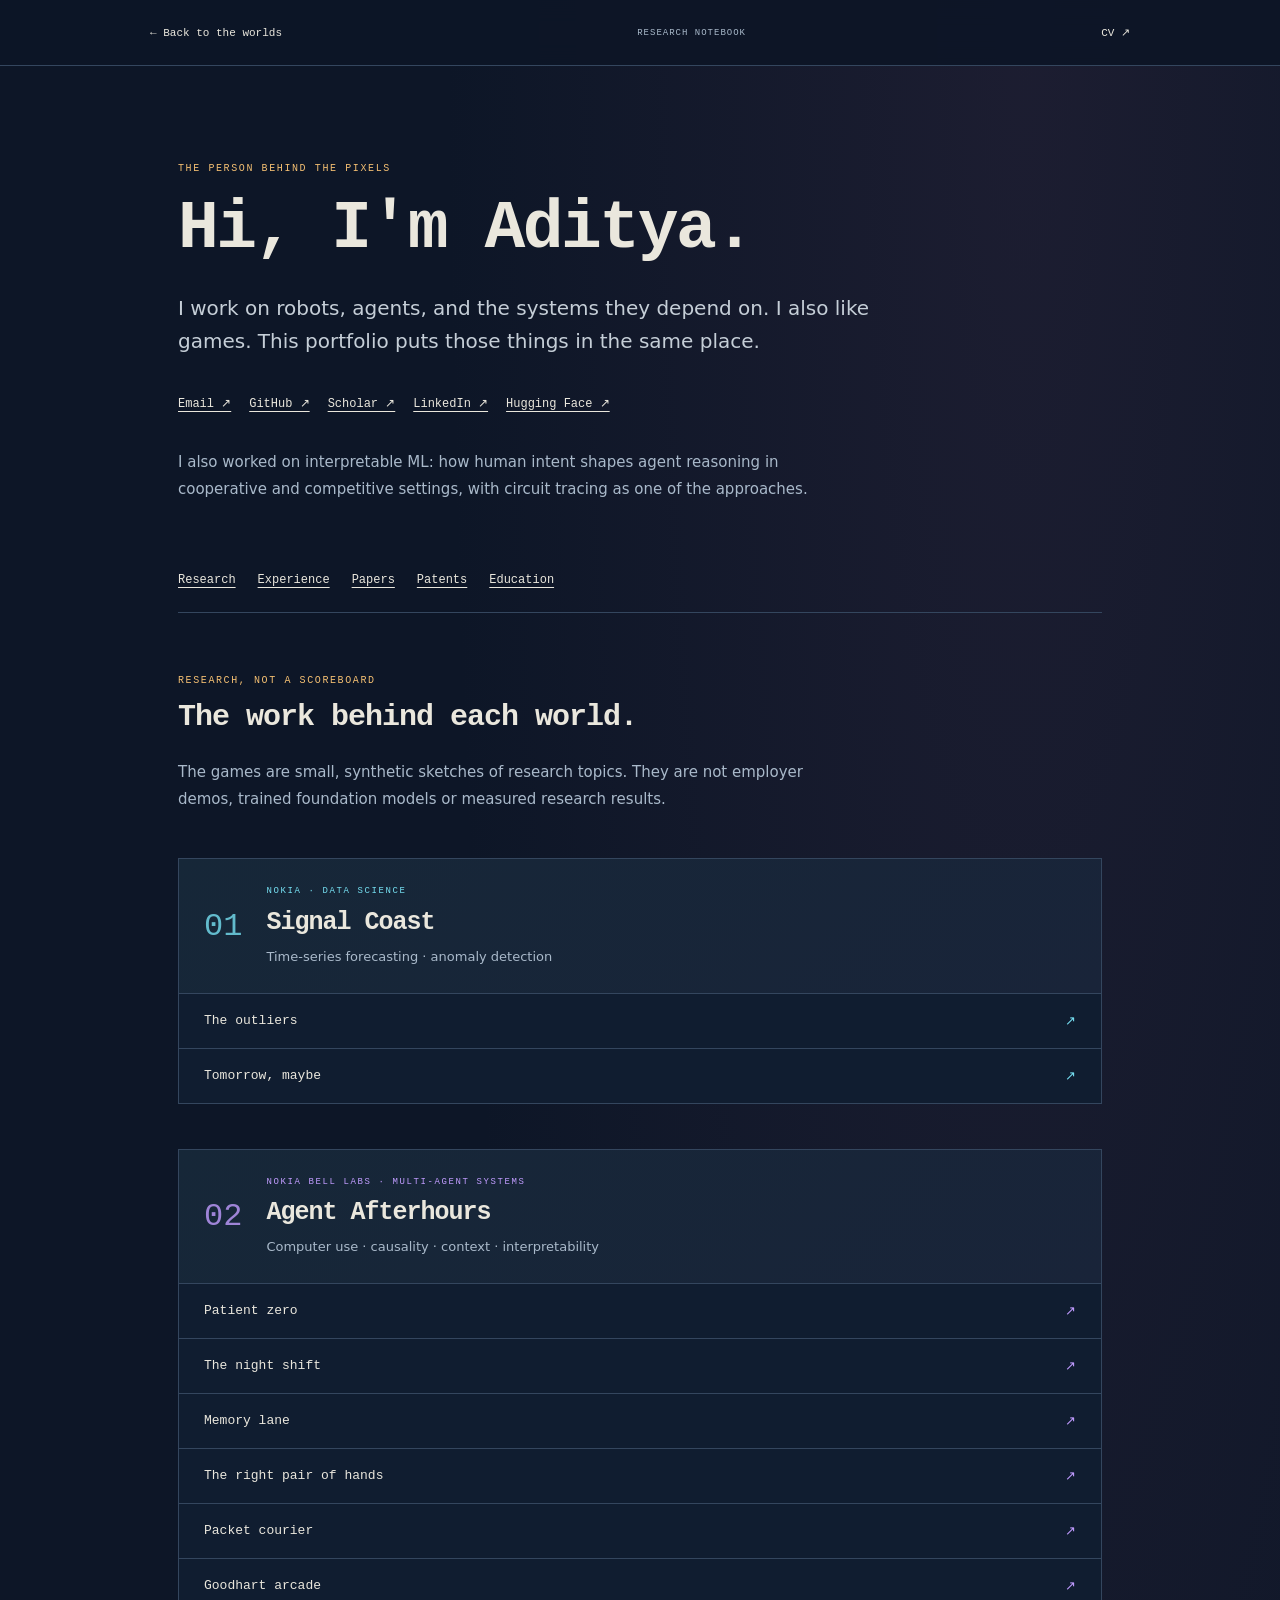
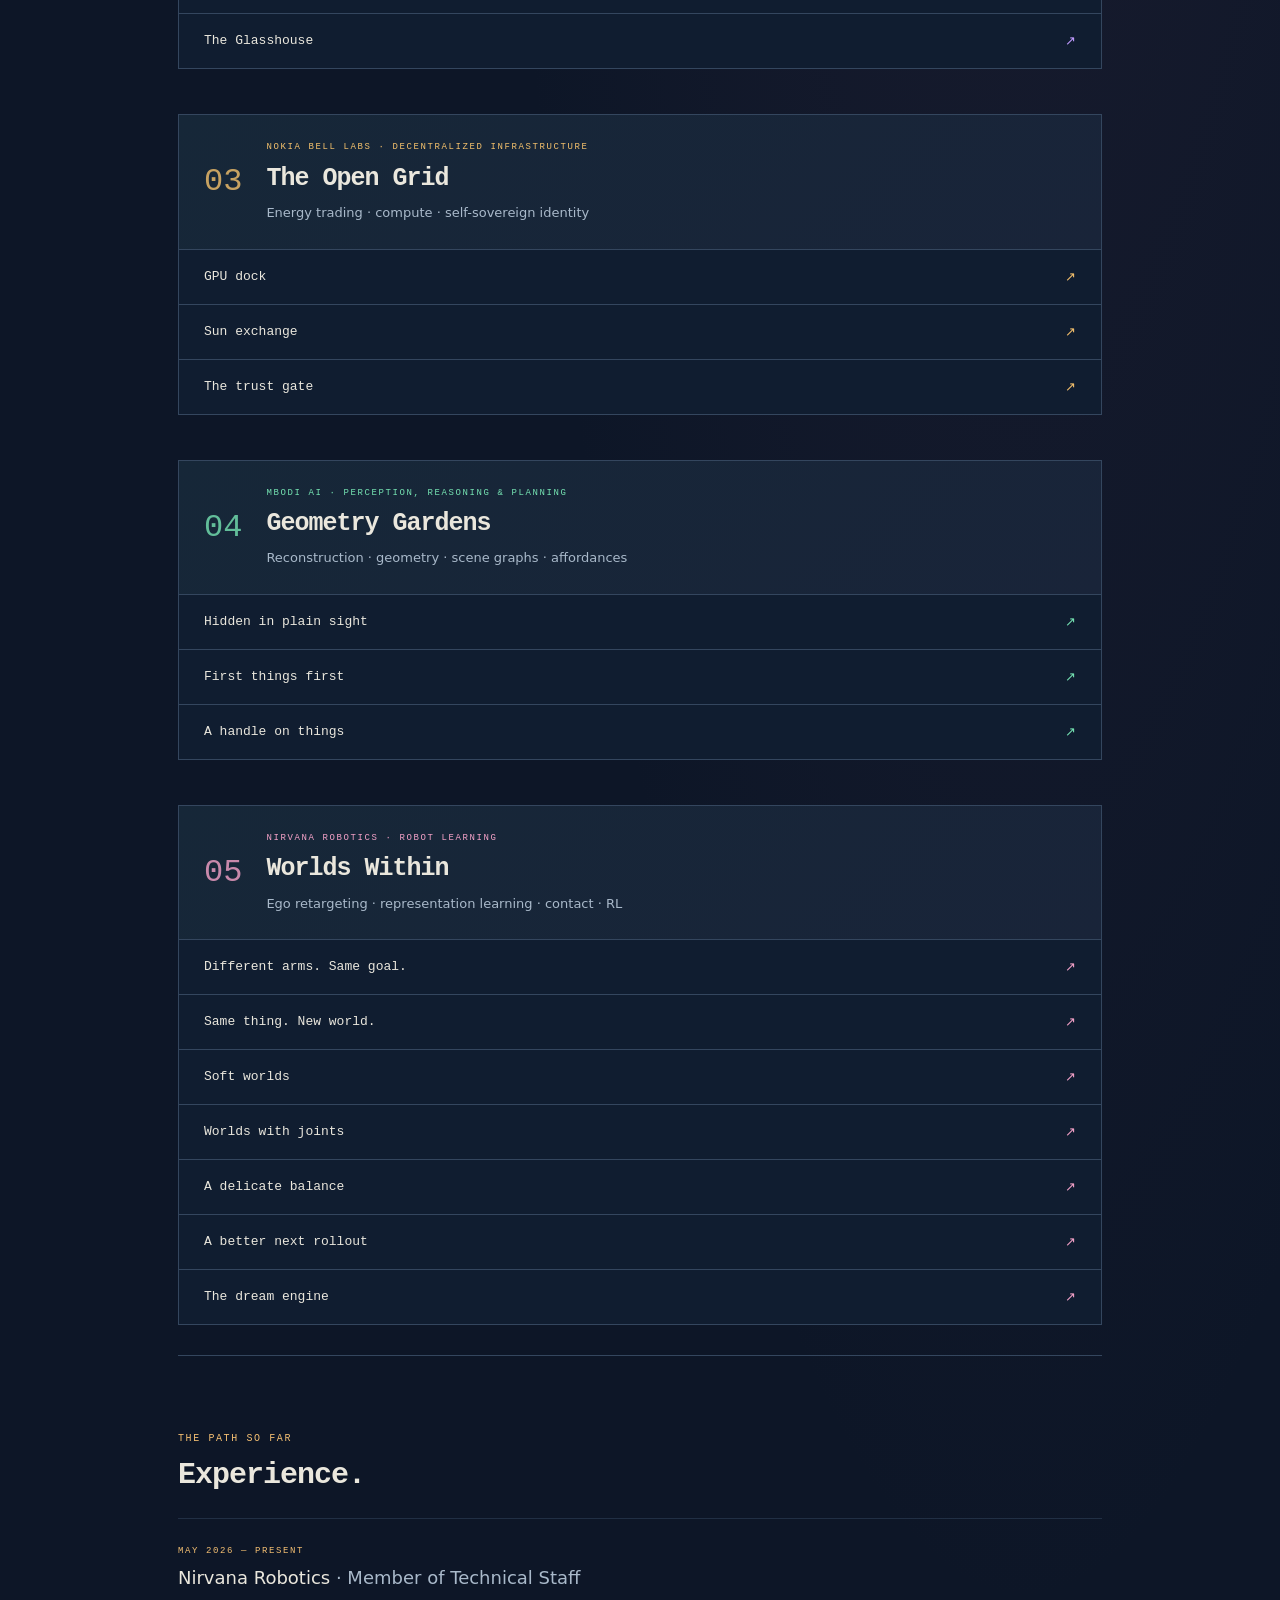
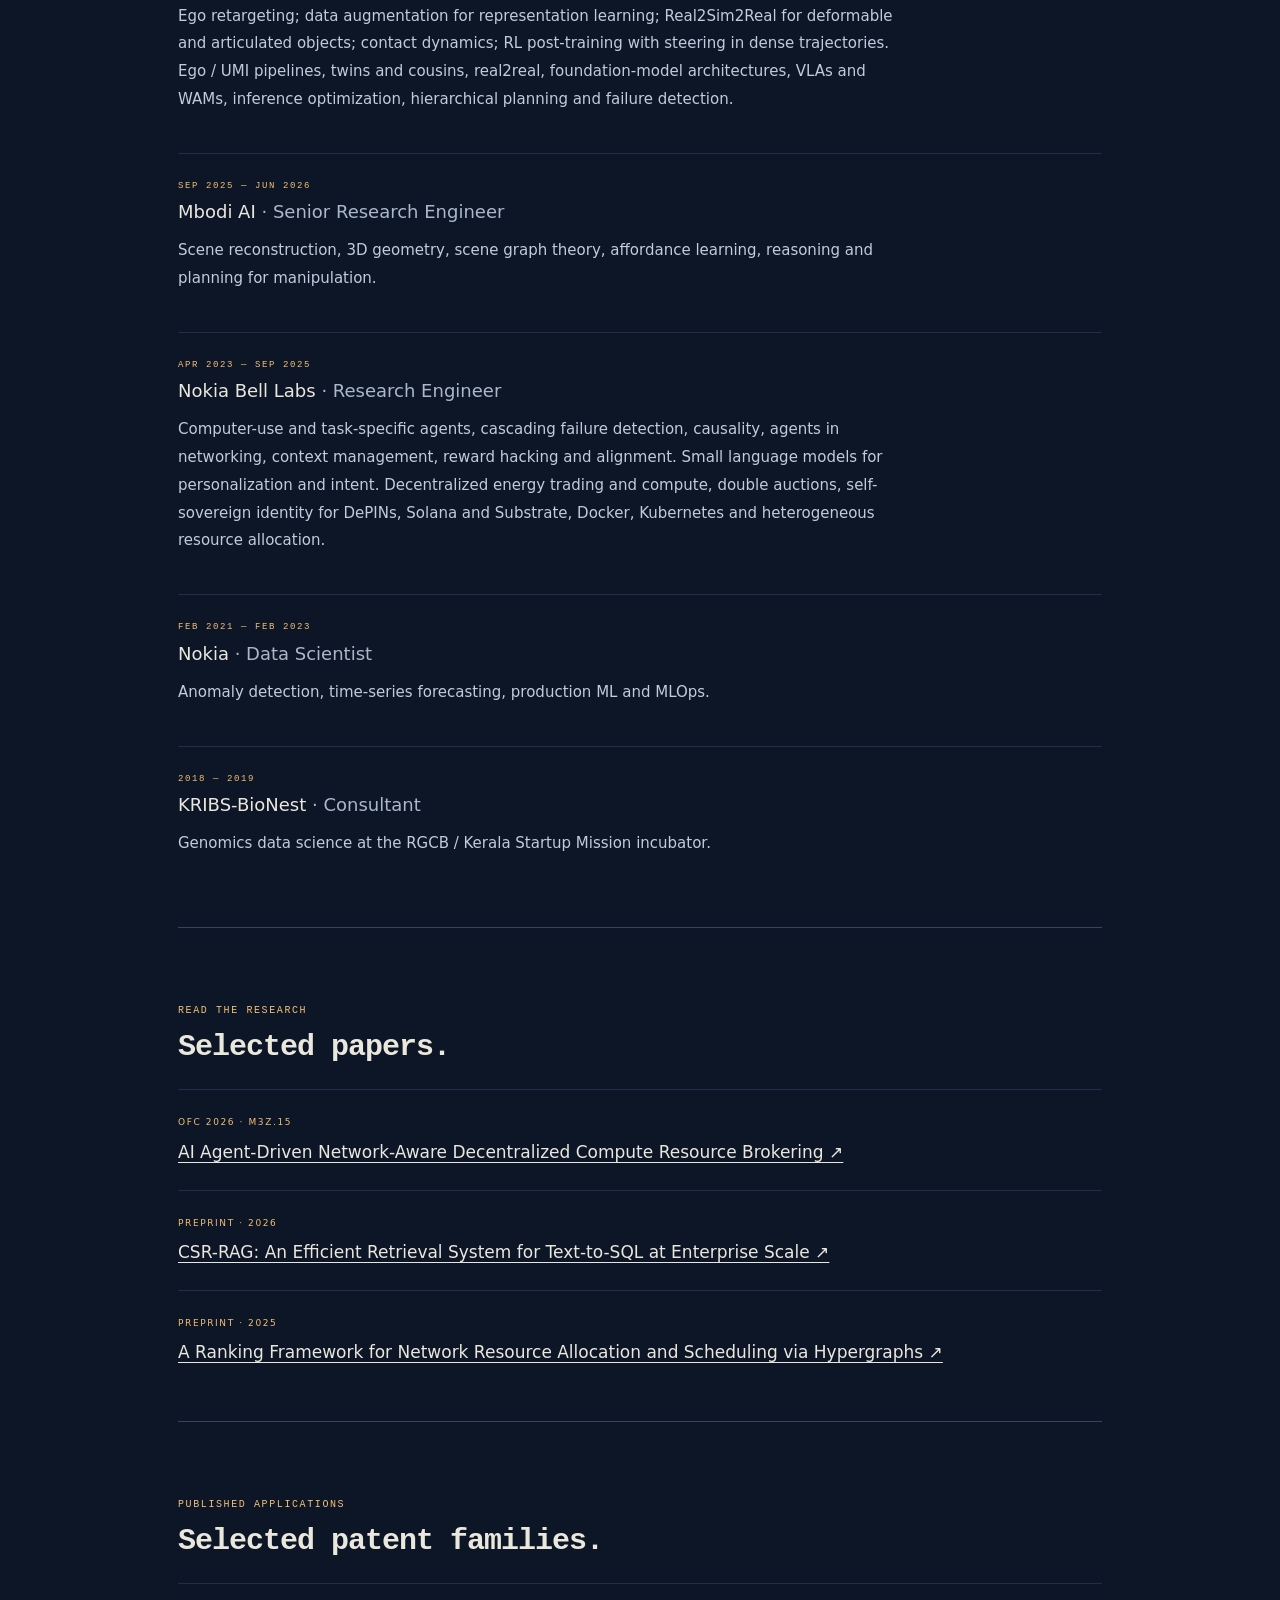
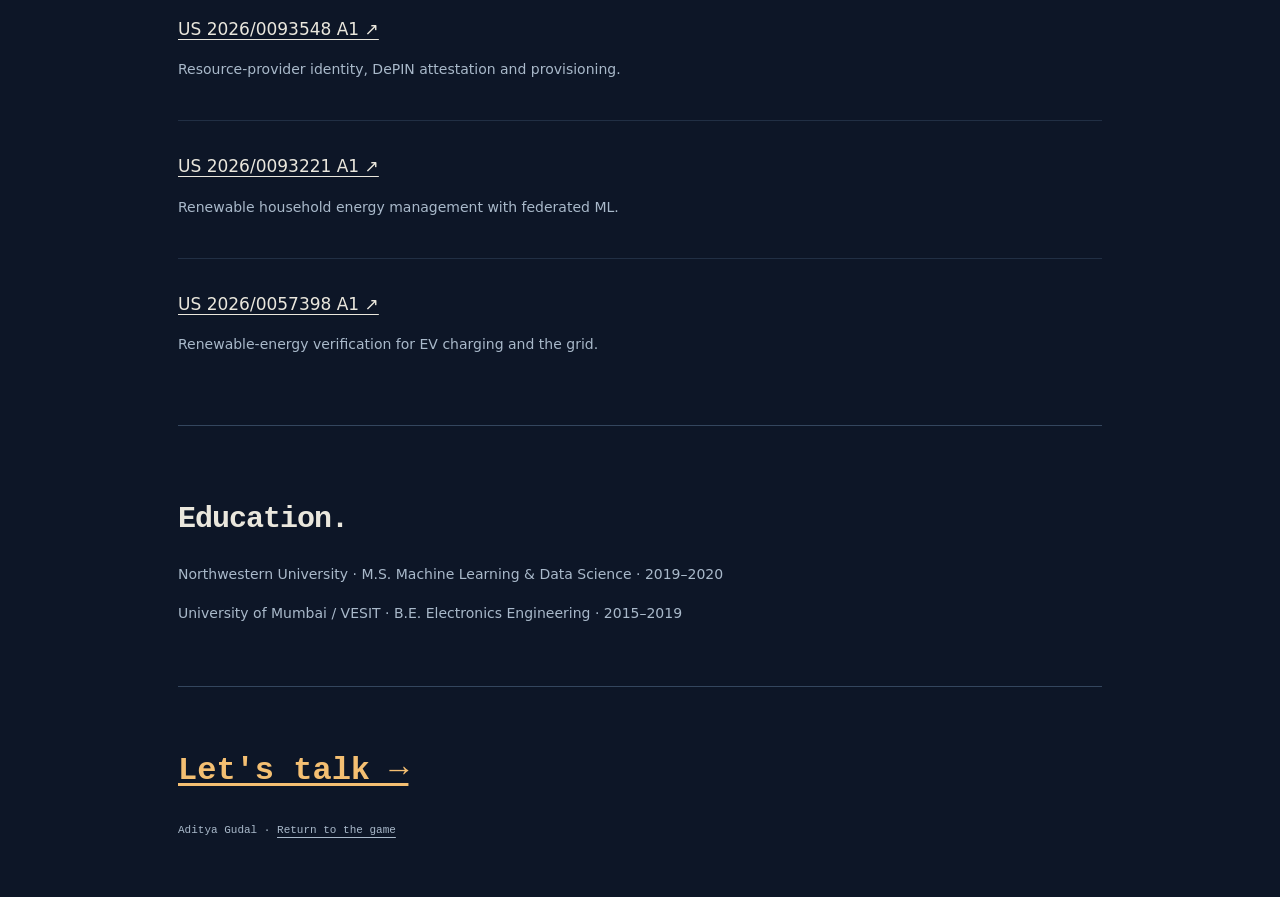
==== notebook.html @ 496db20e "Add Worlds Within Worlds playable research portfolio Replace homepage with Codex-built interactive p" ====
<!doctype html><html lang="en"><head><meta charset="utf-8"><meta name="viewport" content="width=device-width,initial-scale=1"><meta name="theme-color" content="#0d1627"><title>Aditya Gudal — Research notebook</title><meta name="description" content="Aditya Gudal's research: robotics, world models, multi-agent systems and decentralized infrastructure."><link rel="icon" href="assets/favicon.svg"><link rel="stylesheet" href="notebook.css"></head><body><a class="skip" href="#main">Skip to content</a><header class="bar"><a href="index.html">← Back to the worlds</a><span>RESEARCH NOTEBOOK</span><a href="https://aditya9729.github.io/Aditya_Gudal_CV.pdf">CV ↗</a></header><main id="main"><section class="intro"><p class="eyebrow">THE PERSON BEHIND THE PIXELS</p><h1>Hi, I'm Aditya.</h1><p class="lead">I work on robots, agents, and the systems they depend on. I also like games. This portfolio puts those things in the same place.</p><div class="links"><a href="mailto:adityagudal29@gmail.com">Email ↗</a><a href="https://github.com/aditya9729">GitHub ↗</a><a href="https://scholar.google.com/citations?user=bu34FNAAAAAJ">Scholar ↗</a><a href="https://linkedin.com/in/aditya-gudal">LinkedIn ↗</a><a href="https://huggingface.co/aditya9729">Hugging Face ↗</a></div><p class="context">I also worked on interpretable ML: how human intent shapes agent reasoning in cooperative and competitive settings, with circuit tracing as one of the approaches.</p></section><nav class="chapters" aria-label="Notebook chapters"><a href="#research">Research</a><a href="#experience">Experience</a><a href="#papers">Papers</a><a href="#patents">Patents</a><a href="#education">Education</a></nav><section id="research"><p class="eyebrow">RESEARCH, NOT A SCOREBOARD</p><h2>The work behind each world.</h2><p class="context">The games are small, synthetic sketches of research topics. They are not employer demos, trained foundation models or measured research results.</p><section id="signal" class="world-notes" style="--accent:#76e0f2"><header><span class="num">01</span><div><p class="eyebrow">Nokia · data science</p><h2>Signal Coast</h2><p>Time-series forecasting · anomaly detection</p></div></header><details><summary>The outliers<span>↗</span></summary><p>Anomaly detection in time series. This scene uses synthetic readings with three injected spikes; it is not a trained detector.</p><a href="index.html#/signal/anomaly">Play the experiment →</a></details><details><summary>Tomorrow, maybe<span>↗</span></summary><p>Time-series forecasting. Match a continuation to the observed pattern. The uncertainty ribbon is illustrative, not a calibrated forecast.</p><a href="index.html#/signal/forecast">Play the experiment →</a></details></section><section id="agents" class="world-notes" style="--accent:#c19cff"><header><span class="num">02</span><div><p class="eyebrow">Nokia Bell Labs · multi-agent systems</p><h2>Agent Afterhours</h2><p>Computer use · causality · context · interpretability</p></div></header><details><summary>Patient zero<span>↗</span></summary><p>Cascading failure detection and causality in multi-agent systems. A known synthetic dependency graph lets you intervene on upstream context or downstream symptoms. It illustrates intervention, not causal discovery.</p><a href="index.html#/agents/cascade">Play the experiment →</a></details><details><summary>The night shift<span>↗</span></summary><p>Computer-use agents, task-specific agents and context management. Operate a simulated desktop with a planner, a context manager, a network operator and a verifier. No real computers or networks are controlled.</p><a href="index.html#/agents/computer">Play the experiment →</a></details><details><summary>Memory lane<span>↗</span></summary><p>Context management in agents: relevance, freshness and bounded memory across handoffs. Select the two useful records for a synthetic task; the context budget is part of the puzzle.</p><a href="index.html#/agents/context">Play the experiment →</a></details><details><summary>The right pair of hands<span>↗</span></summary><p>Task-specific agents, orchestration and role specialization. Match observation, network routing and verification jobs to the appropriate agents. The specialties are authored for the puzzle.</p><a href="index.html#/agents/tasks">Play the experiment →</a></details><details><summary>Packet courier<span>↗</span></summary><p>Agents in networking, network-aware planning and resource brokering. Route a packet through a small synthetic topology. This is a connectivity puzzle, not a network-performance benchmark.</p><a href="index.html#/agents/network">Play the experiment →</a></details><details><summary>Goodhart arcade<span>↗</span></summary><p>Reward hacking, agent alignment, intent, personalization with small language models, and steering feature vectors in action spaces. The two routes make a proxy/objective mismatch visible; the agents follow scripted incentives.</p><a href="index.html#/agents/reward">Play the experiment →</a></details><details><summary>The Glasshouse<span>↗</span></summary><p>I worked on interpretable ML, studying how human intent shapes the reasoning of intelligent agents in cooperative and competitive settings. Circuit tracing was one of the approaches I explored. In this game, human intent and agent incentives are separate controls. Two energy cells can be split equally, relayed to the faster courier B, or kept by A. The numbers are authored utilities, not probabilities. The circuit is hand-wired: its features, weights and action scores are authored, not extracted from a trained model. Muting the intent features is a controlled intervention in that toy circuit, not real-model circuit tracing. The intact and muted panels hold the scene, incentives and weights fixed. A changed score need not change the selected action. These outcomes do not characterize all cooperative or competitive agents.</p><a href="index.html#/agents/intent">Play the experiment →</a></details></section><section id="depin" class="world-notes" style="--accent:#f4c16c"><header><span class="num">03</span><div><p class="eyebrow">Nokia Bell Labs · decentralized infrastructure</p><h2>The Open Grid</h2><p>Energy trading · compute · self-sovereign identity</p></div></header><details><summary>GPU dock<span>↗</span></summary><p>Decentralized compute, double-auction market design and heterogeneous ML resource allocation. The game is a simplified capacity-and-price matching puzzle, not a complete auction implementation. Related systems work includes Docker, Kubernetes, tokenization, Solana and Substrate.</p><a href="index.html#/depin/compute">Play the experiment →</a></details><details><summary>Sun exchange<span>↗</span></summary><p>Decentralized energy trading, including federated learning and renewable-energy verification. Connect a surplus producer to buyers whose bids meet the ask. Units and prices are fictional; the puzzle conserves energy but does not solve power flow.</p><a href="index.html#/depin/energy">Play the experiment →</a></details><details><summary>The trust gate<span>↗</span></summary><p>Self-sovereign identity for DePINs: provider identity, attestation and provisioning. This toy gate requires a trusted issuer, an unexpired credential and no revocation. It does not perform cryptographic verification.</p><a href="index.html#/depin/identity">Play the experiment →</a></details></section><section id="mbodi" class="world-notes" style="--accent:#75e3b2"><header><span class="num">04</span><div><p class="eyebrow">Mbodi AI · perception, reasoning &amp; planning</p><h2>Geometry Gardens</h2><p>Reconstruction · geometry · scene graphs · affordances</p></div></header><details><summary>Hidden in plain sight<span>↗</span></summary><p>Scene reconstruction and 3D geometry. Combine complementary viewpoints to reveal a synthetic object. The illustration is not a reconstruction algorithm.</p><a href="index.html#/mbodi/reconstruct">Play the experiment →</a></details><details><summary>First things first<span>↗</span></summary><p>Scene graph theory, reasoning and planning. Object relations determine which actions are available; the state and graph update as you act.</p><a href="index.html#/mbodi/graph">Play the experiment →</a></details><details><summary>A handle on things<span>↗</span></summary><p>Affordance learning connects object parts with possible interactions. Select the mug handle, then the drawer handle. These affordances are authored for the toy scene, not learned predictions.</p><a href="index.html#/mbodi/affordance">Play the experiment →</a></details></section><section id="nirvana" class="world-notes" style="--accent:#f5a2c8"><header><span class="num">05</span><div><p class="eyebrow">Nirvana Robotics · robot learning</p><h2>Worlds Within</h2><p>Ego retargeting · representation learning · contact · RL</p></div></header><details><summary>Different arms. Same goal.<span>↗</span></summary><p>Ego retargeting: preserving task and contact information across viewpoint and embodiment changes. Two-link inverse kinematics drives the robot arm here; this is not a human-to-robot retargeting model.</p><a href="index.html#/nirvana/ego">Play the experiment →</a></details><details><summary>Same thing. New world.<span>↗</span></summary><p>Data augmentation for representation learning. Match positive views of the same object despite changes in appearance, viewpoint and background. The embedding plot is an illustration of the desired invariance, not learned embeddings.</p><a href="index.html#/nirvana/augment">Play the experiment →</a></details><details><summary>Soft worlds<span>↗</span></summary><p>Real2Sim2Real for deformable objects. A small Verlet cloth solver makes manipulation tangible. The real / twin / cousin labels are synthetic scene modes, not evidence of physical transfer.</p><a href="index.html#/nirvana/cloth">Play the experiment →</a></details><details><summary>Worlds with joints<span>↗</span></summary><p>Real2Sim2Real for articulated objects. Move a constrained hinge and change its environment. The angular constraint is simulated; no real hardware or reconstruction is involved.</p><a href="index.html#/nirvana/hinge">Play the experiment →</a></details><details><summary>A delicate balance<span>↗</span></summary><p>Contact dynamics for manipulated objects. The toy uses gravity, friction and a crush threshold. It omits most contact mechanics and is not a validated physics model.</p><a href="index.html#/nirvana/contact">Play the experiment →</a></details><details><summary>A better next rollout<span>↗</span></summary><p>Post-training with RL and steering in dense trajectories. This mini-game uses a tiny bandit-style value update over path offsets with collision-based rewards. It is not deep RL or VLA/WAM post-training. Steering, feedback, update and fresh evaluation are separate steps.</p><a href="index.html#/nirvana/steering">Play the experiment →</a></details><details><summary>The dream engine<span>↗</span></summary><p>An interactive nod to world models, foundation-model architectures and planning. A small analytic projectile model makes predictions under an assumed wind; observations reveal model mismatch. This is not a learned world model.</p><a href="index.html#/nirvana/worldmodel">Play the experiment →</a></details></section></section><section id="experience" class="chapter"><p class="eyebrow">THE PATH SO FAR</p><h2>Experience.</h2><article class="role"><p class="eyebrow">May 2026 — present</p><h3>Nirvana Robotics <span>· Member of Technical Staff</span></h3><p>Ego retargeting; data augmentation for representation learning; Real2Sim2Real for deformable and articulated objects; contact dynamics; RL post-training with steering in dense trajectories. Ego / UMI pipelines, twins and cousins, real2real, foundation-model architectures, VLAs and WAMs, inference optimization, hierarchical planning and failure detection.</p></article><article class="role"><p class="eyebrow">Sep 2025 — Jun 2026</p><h3>Mbodi AI <span>· Senior Research Engineer</span></h3><p>Scene reconstruction, 3D geometry, scene graph theory, affordance learning, reasoning and planning for manipulation.</p></article><article class="role"><p class="eyebrow">Apr 2023 — Sep 2025</p><h3>Nokia Bell Labs <span>· Research Engineer</span></h3><p>Computer-use and task-specific agents, cascading failure detection, causality, agents in networking, context management, reward hacking and alignment. Small language models for personalization and intent. Decentralized energy trading and compute, double auctions, self-sovereign identity for DePINs, Solana and Substrate, Docker, Kubernetes and heterogeneous resource allocation.</p></article><article class="role"><p class="eyebrow">Feb 2021 — Feb 2023</p><h3>Nokia <span>· Data Scientist</span></h3><p>Anomaly detection, time-series forecasting, production ML and MLOps.</p></article><article class="role"><p class="eyebrow">2018 — 2019</p><h3>KRIBS-BioNest <span>· Consultant</span></h3><p>Genomics data science at the RGCB / Kerala Startup Mission incubator.</p></article></section><section id="papers" class="chapter"><p class="eyebrow">READ THE RESEARCH</p><h2>Selected papers.</h2><article class="paper"><p class="eyebrow">OFC 2026 · M3Z.15</p><a href="https://doi.org/10.1364/OFC.2026.M3Z.15">AI Agent-Driven Network-Aware Decentralized Compute Resource Brokering ↗</a></article><article class="paper"><p class="eyebrow">Preprint · 2026</p><a href="https://arxiv.org/abs/2601.06564">CSR-RAG: An Efficient Retrieval System for Text-to-SQL at Enterprise Scale ↗</a></article><article class="paper"><p class="eyebrow">Preprint · 2025</p><a href="https://arxiv.org/abs/2506.01571">A Ranking Framework for Network Resource Allocation and Scheduling via Hypergraphs ↗</a></article></section><section id="patents" class="chapter"><p class="eyebrow">PUBLISHED APPLICATIONS</p><h2>Selected patent families.</h2><article class="paper"><a href="https://patents.google.com/patent/US20260093548A1">US 2026/0093548 A1 ↗</a><p>Resource-provider identity, DePIN attestation and provisioning.</p></article><article class="paper"><a href="https://patents.google.com/patent/US20260093221A1">US 2026/0093221 A1 ↗</a><p>Renewable household energy management with federated ML.</p></article><article class="paper"><a href="https://patents.google.com/patent/US20260057398A1">US 2026/0057398 A1 ↗</a><p>Renewable-energy verification for EV charging and the grid.</p></article></section><section id="education" class="chapter"><h2>Education.</h2><p>Northwestern University · M.S. Machine Learning &amp; Data Science · 2019–2020</p><p>University of Mumbai / VESIT · B.E. Electronics Engineering · 2015–2019</p></section><footer><a href="mailto:adityagudal29@gmail.com">Let's talk →</a><p>Aditya Gudal · <a href="index.html">Return to the game</a></p></footer></main></body></html>
---- notebook.css ----
:root{--ink:#eae7dd;--muted:#a9b9ca;--accent:#f4bf72;--line:#34465e;--mono:"Courier New",monospace;--sans:"Trebuchet MS",system-ui,sans-serif;color-scheme:dark}*{box-sizing:border-box}html{scroll-behavior:smooth;scroll-padding-top:95px}body{margin:0;background:#0d1627;color:var(--ink);font-family:var(--sans);background-image:radial-gradient(ellipse at 80% 0,#5136533a,transparent 40%)}a{color:inherit;text-underline-offset:4px}a:focus-visible,summary:focus-visible{outline:3px solid var(--accent);outline-offset:5px}.skip{position:fixed;top:0;padding:10px;background:#14283d;transform:translateY(-150%);z-index:10}.skip:focus{transform:translateY(0)}.bar{position:sticky;top:0;z-index:5;background:#0d1627f0;backdrop-filter:blur(12px);border-bottom:1px solid #34465e;display:flex;justify-content:space-between;align-items:center;padding:17px max(24px,calc((100vw - 980px)/2));font:11px var(--mono);gap:25px}.bar a{padding:9px 0;text-decoration:none}.bar span{color:var(--muted);font-size:9px;letter-spacing:1px}main{max-width:980px;padding:0 28px;margin:auto}.intro{padding:85px 0 55px;max-width:740px}.eyebrow{font:10px/1.6 var(--mono);letter-spacing:1.6px;color:var(--accent);text-transform:uppercase}.intro h1{font:bold clamp(38px,6vw,68px)/1.1 var(--mono);letter-spacing:-2.5px;margin:15px 0 25px}.lead{font:20px/1.65 var(--sans);color:#c5ced7;max-width:36em}.links{display:flex;flex-wrap:wrap;gap:18px;margin:30px 0}.links a{font:12px var(--mono);padding:8px 0}.chapters{display:flex;flex-wrap:wrap;gap:22px;border-bottom:1px solid var(--line);padding:0 0 25px;margin-bottom:60px;font:12px var(--mono)}h2{font:bold 30px/1.25 var(--mono);letter-spacing:-1px;margin:10px 0 23px}.context{font-size:15px;line-height:1.8;color:var(--muted);max-width:670px}.world-notes{margin-top:45px;border:1px solid var(--line);background:#101d30}.world-notes header{display:flex;align-items:center;gap:24px;padding:25px;background:linear-gradient(135deg,#162738,#192439)}.world-notes header h2{font-size:25px;margin:8px 0 9px}.world-notes header p{font-size:13px;color:var(--muted);margin:0;line-height:1.6}.world-notes header .eyebrow{font-size:9px;color:var(--accent)}.num{font:32px var(--mono);color:var(--accent);opacity:.8}.world-notes details{border-top:1px solid var(--line);padding:0 25px}.world-notes summary{cursor:pointer;display:flex;justify-content:space-between;gap:15px;font:13px var(--mono);padding:19px 0;list-style:none;min-height:52px}.world-notes summary::-webkit-details-marker{display:none}.world-notes summary span{color:var(--accent)}.world-notes details[open] summary{color:var(--accent)}.world-notes details p{max-width:750px;font:15px/1.85 var(--sans);color:#bacbda;margin:0 0 15px}.world-notes details a{display:inline-block;font:12px var(--mono);color:var(--accent);margin-bottom:22px}.chapter{padding-top:65px;margin-top:30px;border-top:1px solid var(--line)}.role,.paper{border-top:1px solid #34465e88;padding:24px 0}.role h3{font:18px var(--sans);margin:7px 0}.role h3 span{font-weight:normal;color:var(--muted)}.role p{font-size:15px;line-height:1.85;color:#bfccda;max-width:740px}.role .eyebrow,.paper .eyebrow{color:var(--accent);font-size:9px;margin:0}.paper a{font:17px/1.6 var(--sans);display:inline-block;margin-top:8px}.paper p,#education p{font:14px/1.8 var(--sans);color:var(--muted)}footer{padding:65px 0 50px;border-top:1px solid var(--line);margin-top:60px}footer>a{font:bold 32px var(--mono);color:var(--accent)}footer p{margin-top:35px;font:11px var(--mono);color:var(--muted)}@media(max-width:600px){main{padding:0 19px}.bar{padding:10px 18px;font-size:10px;gap:10px}.bar span{display:none}.intro{padding:50px 0 28px}.intro h1{font-size:40px;letter-spacing:-2px}.lead{font-size:17px}.links{gap:13px}.chapters{gap:17px;font-size:11px;margin-bottom:40px}.world-notes header{padding:19px;gap:16px}.world-notes header h2{font-size:22px}.world-notes header p{font-size:12px}.world-notes details{padding:0 17px}.world-notes summary{font-size:12px;line-height:1.5}.world-notes details p{font-size:14px}.num{font-size:25px}h2{font-size:26px}.role h3{font-size:17px;line-height:1.5}.role h3 span{display:block;font-size:14px}.role p{font-size:14px}.paper a{font-size:16px}}@media(prefers-reduced-motion:reduce){html{scroll-behavior:auto}}
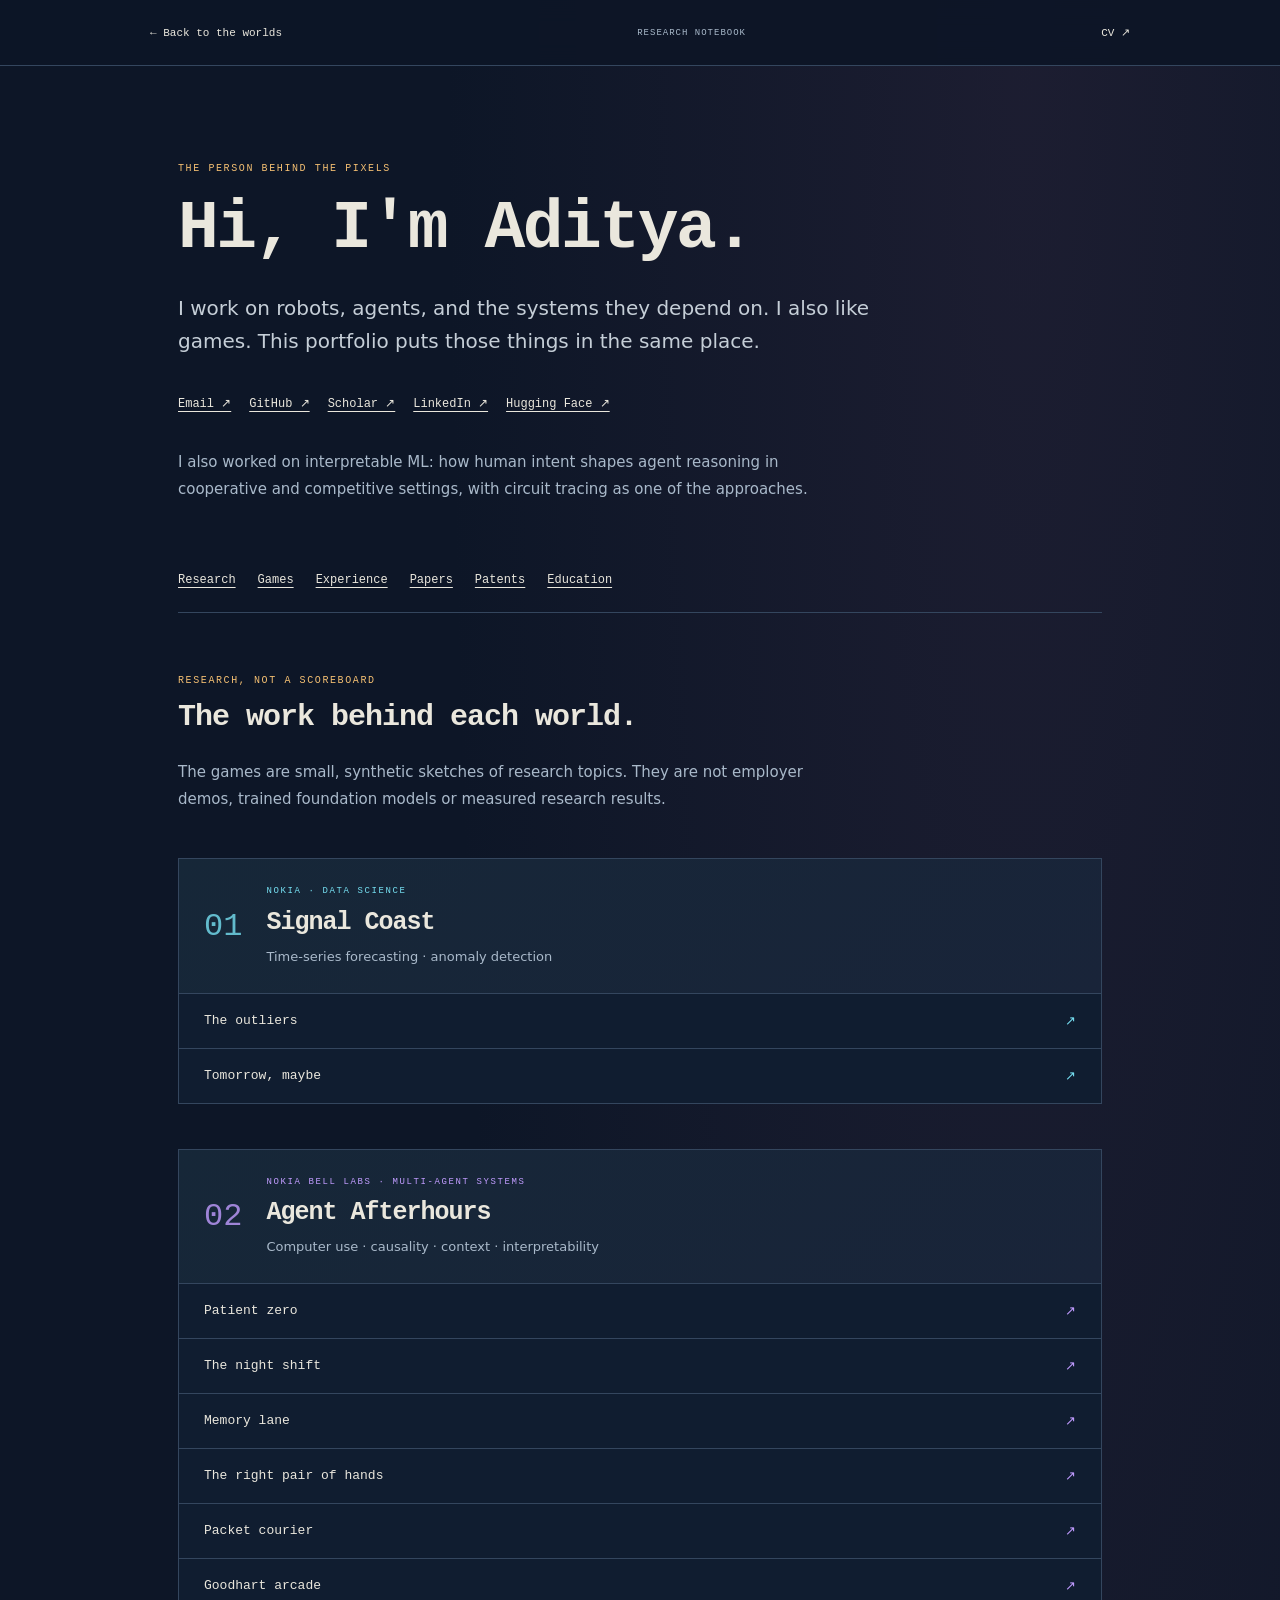
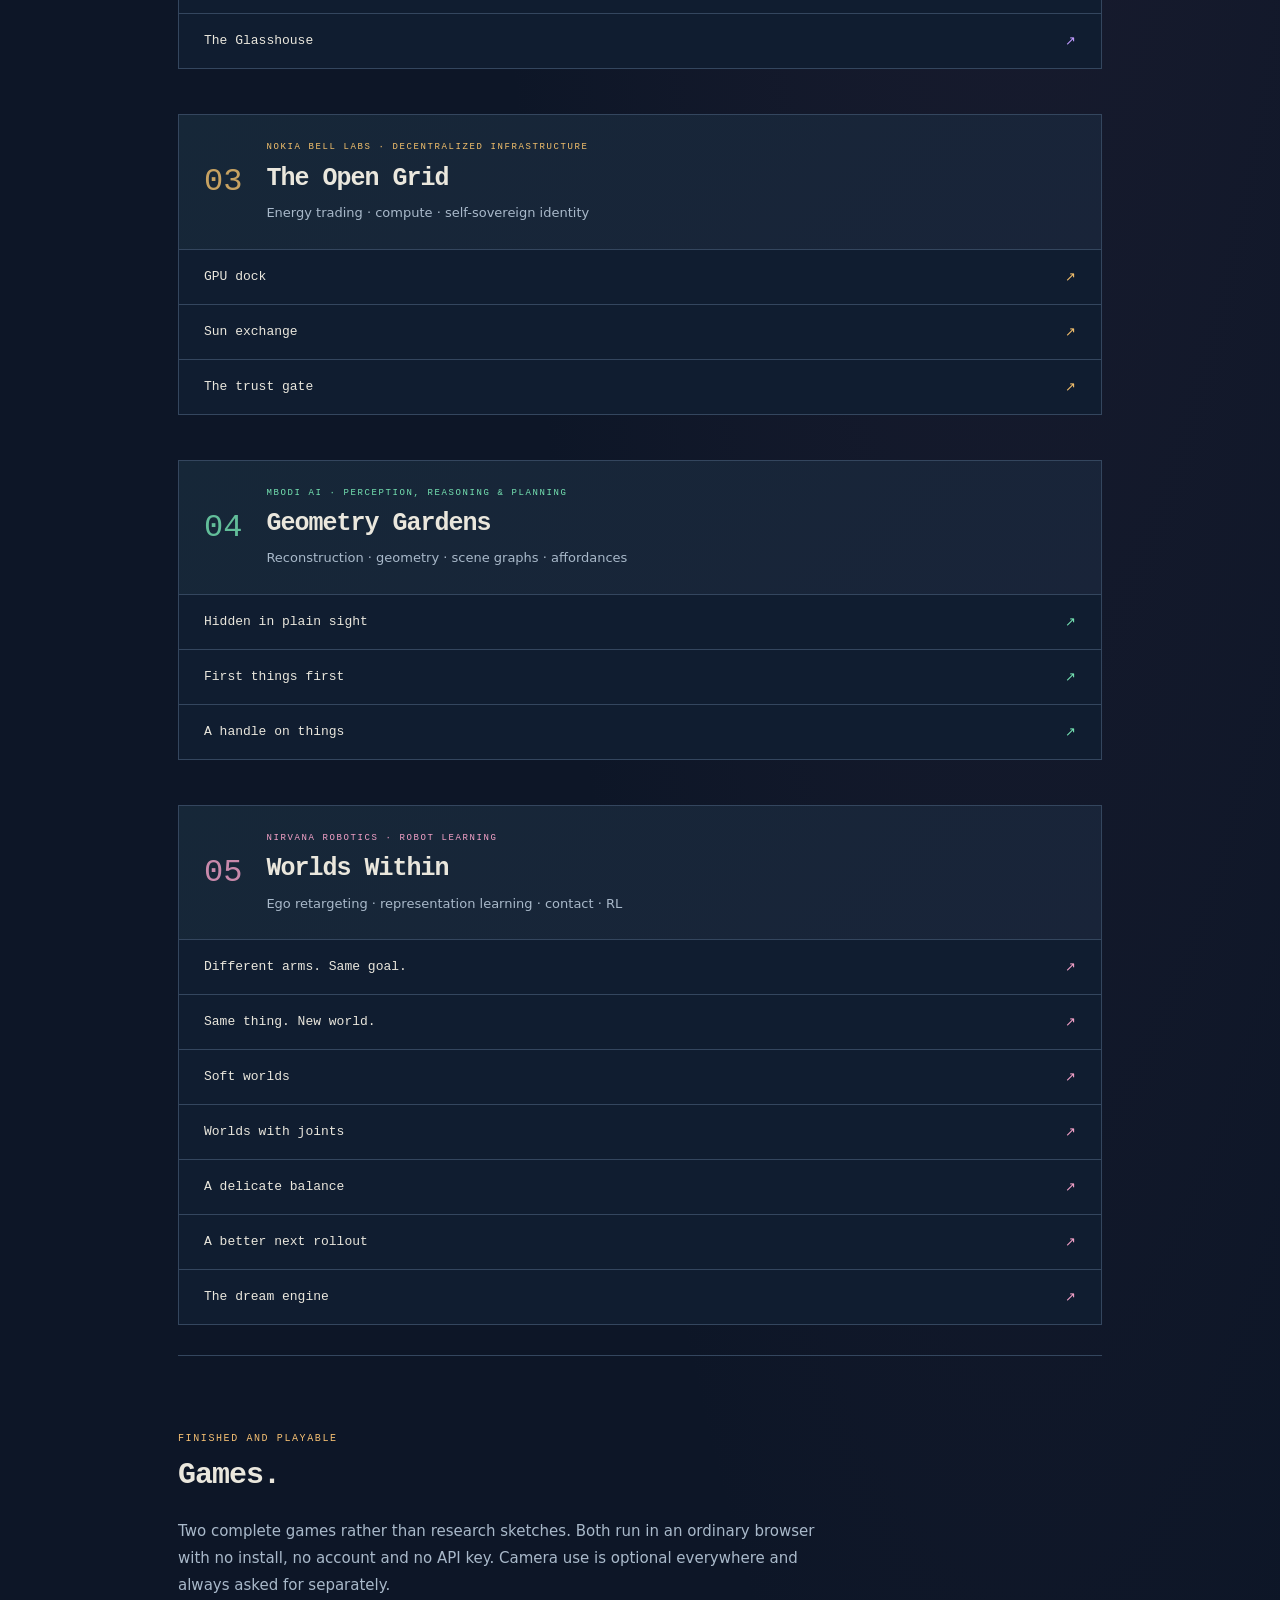
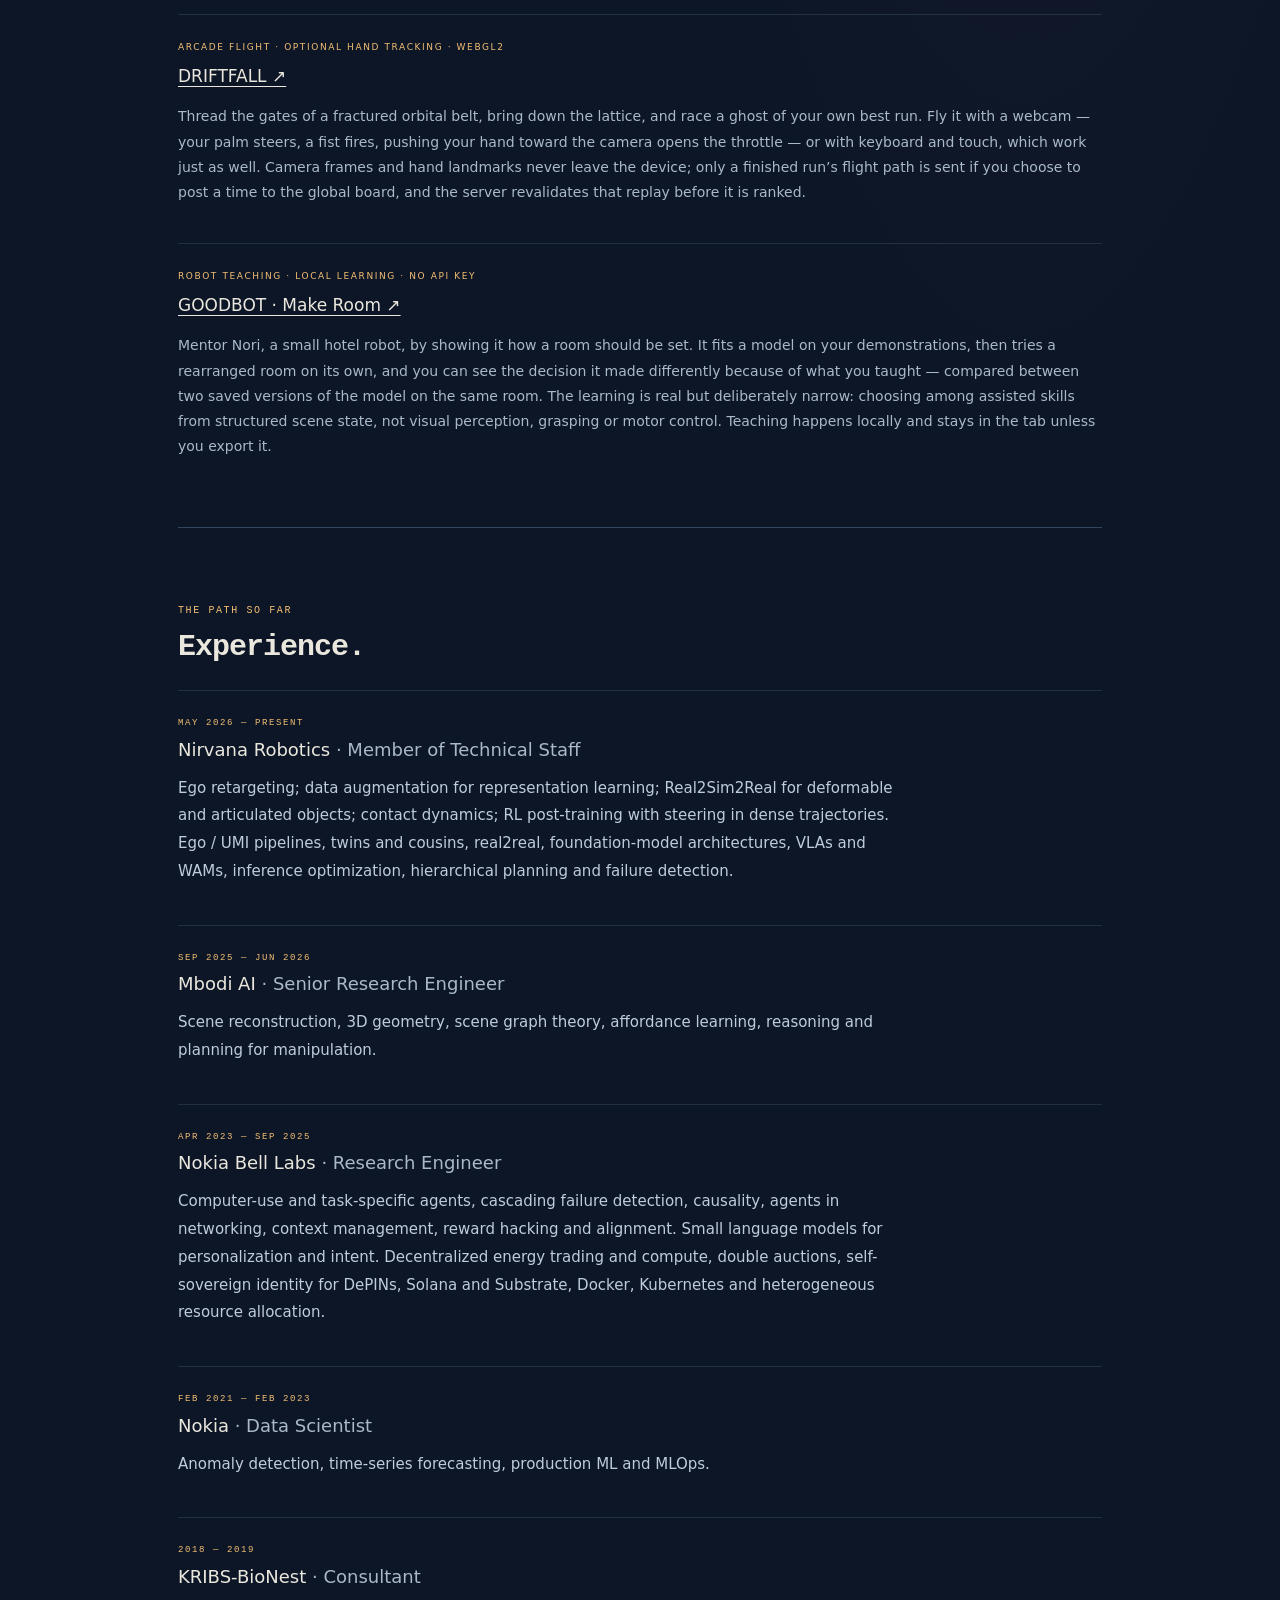
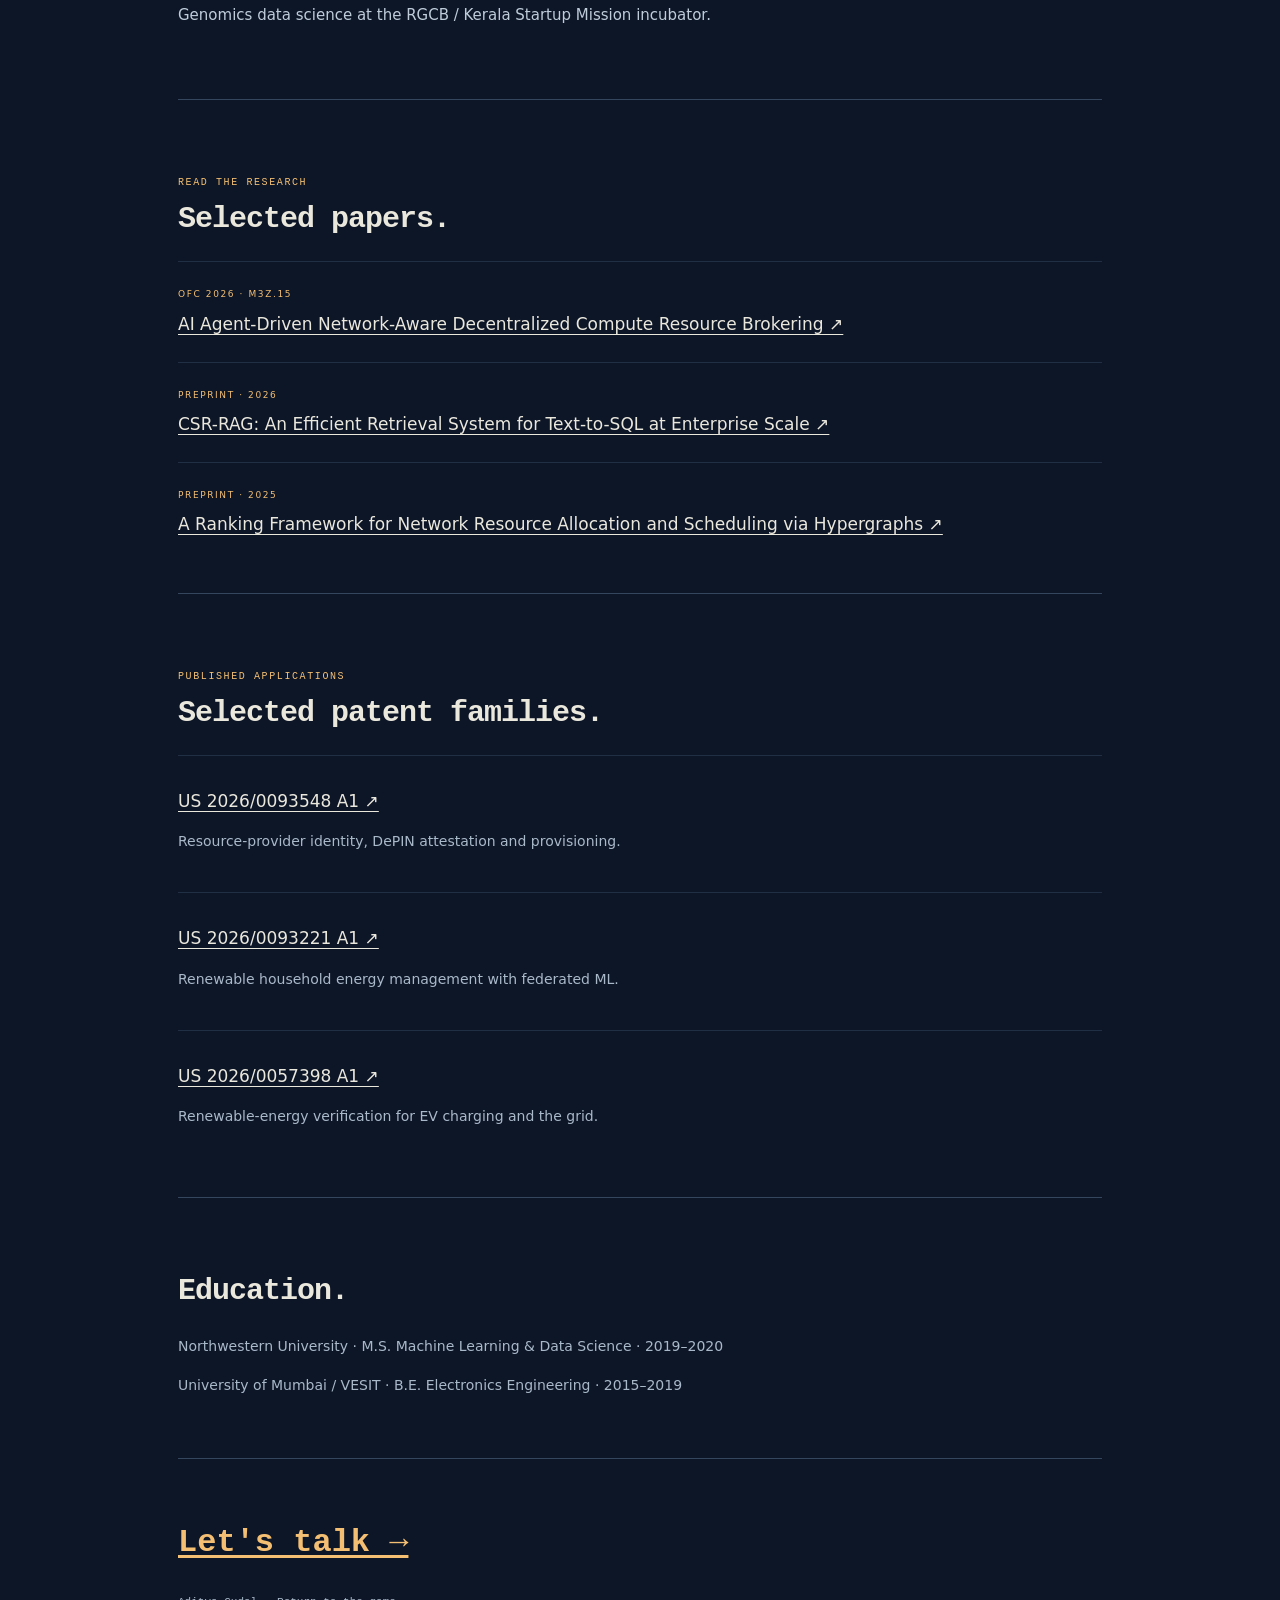
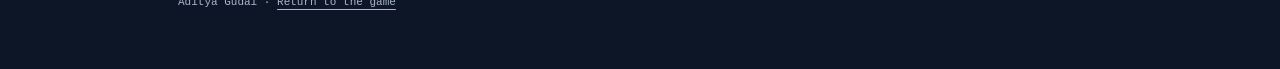
==== commit e042e031: "Move the game links into the notebook as their own chapter The hub strip sat awkwardly against the h" ====
--- a/notebook.html
+++ b/notebook.html
@@ -1 +1 @@
-<!doctype html><html lang="en"><head><meta charset="utf-8"><meta name="viewport" content="width=device-width,initial-scale=1"><meta name="theme-color" content="#0d1627"><title>Aditya Gudal — Research notebook</title><meta name="description" content="Aditya Gudal's research: robotics, world models, multi-agent systems and decentralized infrastructure."><link rel="icon" href="assets/favicon.svg"><link rel="stylesheet" href="notebook.css"></head><body><a class="skip" href="#main">Skip to content</a><header class="bar"><a href="index.html">← Back to the worlds</a><span>RESEARCH NOTEBOOK</span><a href="https://aditya9729.github.io/Aditya_Gudal_CV.pdf">CV ↗</a></header><main id="main"><section class="intro"><p class="eyebrow">THE PERSON BEHIND THE PIXELS</p><h1>Hi, I'm Aditya.</h1><p class="lead">I work on robots, agents, and the systems they depend on. I also like games. This portfolio puts those things in the same place.</p><div class="links"><a href="mailto:adityagudal29@gmail.com">Email ↗</a><a href="https://github.com/aditya9729">GitHub ↗</a><a href="https://scholar.google.com/citations?user=bu34FNAAAAAJ">Scholar ↗</a><a href="https://linkedin.com/in/aditya-gudal">LinkedIn ↗</a><a href="https://huggingface.co/aditya9729">Hugging Face ↗</a></div><p class="context">I also worked on interpretable ML: how human intent shapes agent reasoning in cooperative and competitive settings, with circuit tracing as one of the approaches.</p></section><nav class="chapters" aria-label="Notebook chapters"><a href="#research">Research</a><a href="#experience">Experience</a><a href="#papers">Papers</a><a href="#patents">Patents</a><a href="#education">Education</a></nav><section id="research"><p class="eyebrow">RESEARCH, NOT A SCOREBOARD</p><h2>The work behind each world.</h2><p class="context">The games are small, synthetic sketches of research topics. They are not employer demos, trained foundation models or measured research results.</p><section id="signal" class="world-notes" style="--accent:#76e0f2"><header><span class="num">01</span><div><p class="eyebrow">Nokia · data science</p><h2>Signal Coast</h2><p>Time-series forecasting · anomaly detection</p></div></header><details><summary>The outliers<span>↗</span></summary><p>Anomaly detection in time series. This scene uses synthetic readings with three injected spikes; it is not a trained detector.</p><a href="index.html#/signal/anomaly">Play the experiment →</a></details><details><summary>Tomorrow, maybe<span>↗</span></summary><p>Time-series forecasting. Match a continuation to the observed pattern. The uncertainty ribbon is illustrative, not a calibrated forecast.</p><a href="index.html#/signal/forecast">Play the experiment →</a></details></section><section id="agents" class="world-notes" style="--accent:#c19cff"><header><span class="num">02</span><div><p class="eyebrow">Nokia Bell Labs · multi-agent systems</p><h2>Agent Afterhours</h2><p>Computer use · causality · context · interpretability</p></div></header><details><summary>Patient zero<span>↗</span></summary><p>Cascading failure detection and causality in multi-agent systems. A known synthetic dependency graph lets you intervene on upstream context or downstream symptoms. It illustrates intervention, not causal discovery.</p><a href="index.html#/agents/cascade">Play the experiment →</a></details><details><summary>The night shift<span>↗</span></summary><p>Computer-use agents, task-specific agents and context management. Operate a simulated desktop with a planner, a context manager, a network operator and a verifier. No real computers or networks are controlled.</p><a href="index.html#/agents/computer">Play the experiment →</a></details><details><summary>Memory lane<span>↗</span></summary><p>Context management in agents: relevance, freshness and bounded memory across handoffs. Select the two useful records for a synthetic task; the context budget is part of the puzzle.</p><a href="index.html#/agents/context">Play the experiment →</a></details><details><summary>The right pair of hands<span>↗</span></summary><p>Task-specific agents, orchestration and role specialization. Match observation, network routing and verification jobs to the appropriate agents. The specialties are authored for the puzzle.</p><a href="index.html#/agents/tasks">Play the experiment →</a></details><details><summary>Packet courier<span>↗</span></summary><p>Agents in networking, network-aware planning and resource brokering. Route a packet through a small synthetic topology. This is a connectivity puzzle, not a network-performance benchmark.</p><a href="index.html#/agents/network">Play the experiment →</a></details><details><summary>Goodhart arcade<span>↗</span></summary><p>Reward hacking, agent alignment, intent, personalization with small language models, and steering feature vectors in action spaces. The two routes make a proxy/objective mismatch visible; the agents follow scripted incentives.</p><a href="index.html#/agents/reward">Play the experiment →</a></details><details><summary>The Glasshouse<span>↗</span></summary><p>I worked on interpretable ML, studying how human intent shapes the reasoning of intelligent agents in cooperative and competitive settings. Circuit tracing was one of the approaches I explored. In this game, human intent and agent incentives are separate controls. Two energy cells can be split equally, relayed to the faster courier B, or kept by A. The numbers are authored utilities, not probabilities. The circuit is hand-wired: its features, weights and action scores are authored, not extracted from a trained model. Muting the intent features is a controlled intervention in that toy circuit, not real-model circuit tracing. The intact and muted panels hold the scene, incentives and weights fixed. A changed score need not change the selected action. These outcomes do not characterize all cooperative or competitive agents.</p><a href="index.html#/agents/intent">Play the experiment →</a></details></section><section id="depin" class="world-notes" style="--accent:#f4c16c"><header><span class="num">03</span><div><p class="eyebrow">Nokia Bell Labs · decentralized infrastructure</p><h2>The Open Grid</h2><p>Energy trading · compute · self-sovereign identity</p></div></header><details><summary>GPU dock<span>↗</span></summary><p>Decentralized compute, double-auction market design and heterogeneous ML resource allocation. The game is a simplified capacity-and-price matching puzzle, not a complete auction implementation. Related systems work includes Docker, Kubernetes, tokenization, Solana and Substrate.</p><a href="index.html#/depin/compute">Play the experiment →</a></details><details><summary>Sun exchange<span>↗</span></summary><p>Decentralized energy trading, including federated learning and renewable-energy verification. Connect a surplus producer to buyers whose bids meet the ask. Units and prices are fictional; the puzzle conserves energy but does not solve power flow.</p><a href="index.html#/depin/energy">Play the experiment →</a></details><details><summary>The trust gate<span>↗</span></summary><p>Self-sovereign identity for DePINs: provider identity, attestation and provisioning. This toy gate requires a trusted issuer, an unexpired credential and no revocation. It does not perform cryptographic verification.</p><a href="index.html#/depin/identity">Play the experiment →</a></details></section><section id="mbodi" class="world-notes" style="--accent:#75e3b2"><header><span class="num">04</span><div><p class="eyebrow">Mbodi AI · perception, reasoning &amp; planning</p><h2>Geometry Gardens</h2><p>Reconstruction · geometry · scene graphs · affordances</p></div></header><details><summary>Hidden in plain sight<span>↗</span></summary><p>Scene reconstruction and 3D geometry. Combine complementary viewpoints to reveal a synthetic object. The illustration is not a reconstruction algorithm.</p><a href="index.html#/mbodi/reconstruct">Play the experiment →</a></details><details><summary>First things first<span>↗</span></summary><p>Scene graph theory, reasoning and planning. Object relations determine which actions are available; the state and graph update as you act.</p><a href="index.html#/mbodi/graph">Play the experiment →</a></details><details><summary>A handle on things<span>↗</span></summary><p>Affordance learning connects object parts with possible interactions. Select the mug handle, then the drawer handle. These affordances are authored for the toy scene, not learned predictions.</p><a href="index.html#/mbodi/affordance">Play the experiment →</a></details></section><section id="nirvana" class="world-notes" style="--accent:#f5a2c8"><header><span class="num">05</span><div><p class="eyebrow">Nirvana Robotics · robot learning</p><h2>Worlds Within</h2><p>Ego retargeting · representation learning · contact · RL</p></div></header><details><summary>Different arms. Same goal.<span>↗</span></summary><p>Ego retargeting: preserving task and contact information across viewpoint and embodiment changes. Two-link inverse kinematics drives the robot arm here; this is not a human-to-robot retargeting model.</p><a href="index.html#/nirvana/ego">Play the experiment →</a></details><details><summary>Same thing. New world.<span>↗</span></summary><p>Data augmentation for representation learning. Match positive views of the same object despite changes in appearance, viewpoint and background. The embedding plot is an illustration of the desired invariance, not learned embeddings.</p><a href="index.html#/nirvana/augment">Play the experiment →</a></details><details><summary>Soft worlds<span>↗</span></summary><p>Real2Sim2Real for deformable objects. A small Verlet cloth solver makes manipulation tangible. The real / twin / cousin labels are synthetic scene modes, not evidence of physical transfer.</p><a href="index.html#/nirvana/cloth">Play the experiment →</a></details><details><summary>Worlds with joints<span>↗</span></summary><p>Real2Sim2Real for articulated objects. Move a constrained hinge and change its environment. The angular constraint is simulated; no real hardware or reconstruction is involved.</p><a href="index.html#/nirvana/hinge">Play the experiment →</a></details><details><summary>A delicate balance<span>↗</span></summary><p>Contact dynamics for manipulated objects. The toy uses gravity, friction and a crush threshold. It omits most contact mechanics and is not a validated physics model.</p><a href="index.html#/nirvana/contact">Play the experiment →</a></details><details><summary>A better next rollout<span>↗</span></summary><p>Post-training with RL and steering in dense trajectories. This mini-game uses a tiny bandit-style value update over path offsets with collision-based rewards. It is not deep RL or VLA/WAM post-training. Steering, feedback, update and fresh evaluation are separate steps.</p><a href="index.html#/nirvana/steering">Play the experiment →</a></details><details><summary>The dream engine<span>↗</span></summary><p>An interactive nod to world models, foundation-model architectures and planning. A small analytic projectile model makes predictions under an assumed wind; observations reveal model mismatch. This is not a learned world model.</p><a href="index.html#/nirvana/worldmodel">Play the experiment →</a></details></section></section><section id="experience" class="chapter"><p class="eyebrow">THE PATH SO FAR</p><h2>Experience.</h2><article class="role"><p class="eyebrow">May 2026 — present</p><h3>Nirvana Robotics <span>· Member of Technical Staff</span></h3><p>Ego retargeting; data augmentation for representation learning; Real2Sim2Real for deformable and articulated objects; contact dynamics; RL post-training with steering in dense trajectories. Ego / UMI pipelines, twins and cousins, real2real, foundation-model architectures, VLAs and WAMs, inference optimization, hierarchical planning and failure detection.</p></article><article class="role"><p class="eyebrow">Sep 2025 — Jun 2026</p><h3>Mbodi AI <span>· Senior Research Engineer</span></h3><p>Scene reconstruction, 3D geometry, scene graph theory, affordance learning, reasoning and planning for manipulation.</p></article><article class="role"><p class="eyebrow">Apr 2023 — Sep 2025</p><h3>Nokia Bell Labs <span>· Research Engineer</span></h3><p>Computer-use and task-specific agents, cascading failure detection, causality, agents in networking, context management, reward hacking and alignment. Small language models for personalization and intent. Decentralized energy trading and compute, double auctions, self-sovereign identity for DePINs, Solana and Substrate, Docker, Kubernetes and heterogeneous resource allocation.</p></article><article class="role"><p class="eyebrow">Feb 2021 — Feb 2023</p><h3>Nokia <span>· Data Scientist</span></h3><p>Anomaly detection, time-series forecasting, production ML and MLOps.</p></article><article class="role"><p class="eyebrow">2018 — 2019</p><h3>KRIBS-BioNest <span>· Consultant</span></h3><p>Genomics data science at the RGCB / Kerala Startup Mission incubator.</p></article></section><section id="papers" class="chapter"><p class="eyebrow">READ THE RESEARCH</p><h2>Selected papers.</h2><article class="paper"><p class="eyebrow">OFC 2026 · M3Z.15</p><a href="https://doi.org/10.1364/OFC.2026.M3Z.15">AI Agent-Driven Network-Aware Decentralized Compute Resource Brokering ↗</a></article><article class="paper"><p class="eyebrow">Preprint · 2026</p><a href="https://arxiv.org/abs/2601.06564">CSR-RAG: An Efficient Retrieval System for Text-to-SQL at Enterprise Scale ↗</a></article><article class="paper"><p class="eyebrow">Preprint · 2025</p><a href="https://arxiv.org/abs/2506.01571">A Ranking Framework for Network Resource Allocation and Scheduling via Hypergraphs ↗</a></article></section><section id="patents" class="chapter"><p class="eyebrow">PUBLISHED APPLICATIONS</p><h2>Selected patent families.</h2><article class="paper"><a href="https://patents.google.com/patent/US20260093548A1">US 2026/0093548 A1 ↗</a><p>Resource-provider identity, DePIN attestation and provisioning.</p></article><article class="paper"><a href="https://patents.google.com/patent/US20260093221A1">US 2026/0093221 A1 ↗</a><p>Renewable household energy management with federated ML.</p></article><article class="paper"><a href="https://patents.google.com/patent/US20260057398A1">US 2026/0057398 A1 ↗</a><p>Renewable-energy verification for EV charging and the grid.</p></article></section><section id="education" class="chapter"><h2>Education.</h2><p>Northwestern University · M.S. Machine Learning &amp; Data Science · 2019–2020</p><p>University of Mumbai / VESIT · B.E. Electronics Engineering · 2015–2019</p></section><footer><a href="mailto:adityagudal29@gmail.com">Let's talk →</a><p>Aditya Gudal · <a href="index.html">Return to the game</a></p></footer></main></body></html>+<!doctype html><html lang="en"><head><meta charset="utf-8"><meta name="viewport" content="width=device-width,initial-scale=1"><meta name="theme-color" content="#0d1627"><title>Aditya Gudal — Research notebook</title><meta name="description" content="Aditya Gudal's research: robotics, world models, multi-agent systems and decentralized infrastructure."><link rel="icon" href="assets/favicon.svg"><link rel="stylesheet" href="notebook.css"></head><body><a class="skip" href="#main">Skip to content</a><header class="bar"><a href="index.html">← Back to the worlds</a><span>RESEARCH NOTEBOOK</span><a href="https://aditya9729.github.io/Aditya_Gudal_CV.pdf">CV ↗</a></header><main id="main"><section class="intro"><p class="eyebrow">THE PERSON BEHIND THE PIXELS</p><h1>Hi, I'm Aditya.</h1><p class="lead">I work on robots, agents, and the systems they depend on. I also like games. This portfolio puts those things in the same place.</p><div class="links"><a href="mailto:adityagudal29@gmail.com">Email ↗</a><a href="https://github.com/aditya9729">GitHub ↗</a><a href="https://scholar.google.com/citations?user=bu34FNAAAAAJ">Scholar ↗</a><a href="https://linkedin.com/in/aditya-gudal">LinkedIn ↗</a><a href="https://huggingface.co/aditya9729">Hugging Face ↗</a></div><p class="context">I also worked on interpretable ML: how human intent shapes agent reasoning in cooperative and competitive settings, with circuit tracing as one of the approaches.</p></section><nav class="chapters" aria-label="Notebook chapters"><a href="#research">Research</a><a href="#games">Games</a><a href="#experience">Experience</a><a href="#papers">Papers</a><a href="#patents">Patents</a><a href="#education">Education</a></nav><section id="research"><p class="eyebrow">RESEARCH, NOT A SCOREBOARD</p><h2>The work behind each world.</h2><p class="context">The games are small, synthetic sketches of research topics. They are not employer demos, trained foundation models or measured research results.</p><section id="signal" class="world-notes" style="--accent:#76e0f2"><header><span class="num">01</span><div><p class="eyebrow">Nokia · data science</p><h2>Signal Coast</h2><p>Time-series forecasting · anomaly detection</p></div></header><details><summary>The outliers<span>↗</span></summary><p>Anomaly detection in time series. This scene uses synthetic readings with three injected spikes; it is not a trained detector.</p><a href="index.html#/signal/anomaly">Play the experiment →</a></details><details><summary>Tomorrow, maybe<span>↗</span></summary><p>Time-series forecasting. Match a continuation to the observed pattern. The uncertainty ribbon is illustrative, not a calibrated forecast.</p><a href="index.html#/signal/forecast">Play the experiment →</a></details></section><section id="agents" class="world-notes" style="--accent:#c19cff"><header><span class="num">02</span><div><p class="eyebrow">Nokia Bell Labs · multi-agent systems</p><h2>Agent Afterhours</h2><p>Computer use · causality · context · interpretability</p></div></header><details><summary>Patient zero<span>↗</span></summary><p>Cascading failure detection and causality in multi-agent systems. A known synthetic dependency graph lets you intervene on upstream context or downstream symptoms. It illustrates intervention, not causal discovery.</p><a href="index.html#/agents/cascade">Play the experiment →</a></details><details><summary>The night shift<span>↗</span></summary><p>Computer-use agents, task-specific agents and context management. Operate a simulated desktop with a planner, a context manager, a network operator and a verifier. No real computers or networks are controlled.</p><a href="index.html#/agents/computer">Play the experiment →</a></details><details><summary>Memory lane<span>↗</span></summary><p>Context management in agents: relevance, freshness and bounded memory across handoffs. Select the two useful records for a synthetic task; the context budget is part of the puzzle.</p><a href="index.html#/agents/context">Play the experiment →</a></details><details><summary>The right pair of hands<span>↗</span></summary><p>Task-specific agents, orchestration and role specialization. Match observation, network routing and verification jobs to the appropriate agents. The specialties are authored for the puzzle.</p><a href="index.html#/agents/tasks">Play the experiment →</a></details><details><summary>Packet courier<span>↗</span></summary><p>Agents in networking, network-aware planning and resource brokering. Route a packet through a small synthetic topology. This is a connectivity puzzle, not a network-performance benchmark.</p><a href="index.html#/agents/network">Play the experiment →</a></details><details><summary>Goodhart arcade<span>↗</span></summary><p>Reward hacking, agent alignment, intent, personalization with small language models, and steering feature vectors in action spaces. The two routes make a proxy/objective mismatch visible; the agents follow scripted incentives.</p><a href="index.html#/agents/reward">Play the experiment →</a></details><details><summary>The Glasshouse<span>↗</span></summary><p>I worked on interpretable ML, studying how human intent shapes the reasoning of intelligent agents in cooperative and competitive settings. Circuit tracing was one of the approaches I explored. In this game, human intent and agent incentives are separate controls. Two energy cells can be split equally, relayed to the faster courier B, or kept by A. The numbers are authored utilities, not probabilities. The circuit is hand-wired: its features, weights and action scores are authored, not extracted from a trained model. Muting the intent features is a controlled intervention in that toy circuit, not real-model circuit tracing. The intact and muted panels hold the scene, incentives and weights fixed. A changed score need not change the selected action. These outcomes do not characterize all cooperative or competitive agents.</p><a href="index.html#/agents/intent">Play the experiment →</a></details></section><section id="depin" class="world-notes" style="--accent:#f4c16c"><header><span class="num">03</span><div><p class="eyebrow">Nokia Bell Labs · decentralized infrastructure</p><h2>The Open Grid</h2><p>Energy trading · compute · self-sovereign identity</p></div></header><details><summary>GPU dock<span>↗</span></summary><p>Decentralized compute, double-auction market design and heterogeneous ML resource allocation. The game is a simplified capacity-and-price matching puzzle, not a complete auction implementation. Related systems work includes Docker, Kubernetes, tokenization, Solana and Substrate.</p><a href="index.html#/depin/compute">Play the experiment →</a></details><details><summary>Sun exchange<span>↗</span></summary><p>Decentralized energy trading, including federated learning and renewable-energy verification. Connect a surplus producer to buyers whose bids meet the ask. Units and prices are fictional; the puzzle conserves energy but does not solve power flow.</p><a href="index.html#/depin/energy">Play the experiment →</a></details><details><summary>The trust gate<span>↗</span></summary><p>Self-sovereign identity for DePINs: provider identity, attestation and provisioning. This toy gate requires a trusted issuer, an unexpired credential and no revocation. It does not perform cryptographic verification.</p><a href="index.html#/depin/identity">Play the experiment →</a></details></section><section id="mbodi" class="world-notes" style="--accent:#75e3b2"><header><span class="num">04</span><div><p class="eyebrow">Mbodi AI · perception, reasoning &amp; planning</p><h2>Geometry Gardens</h2><p>Reconstruction · geometry · scene graphs · affordances</p></div></header><details><summary>Hidden in plain sight<span>↗</span></summary><p>Scene reconstruction and 3D geometry. Combine complementary viewpoints to reveal a synthetic object. The illustration is not a reconstruction algorithm.</p><a href="index.html#/mbodi/reconstruct">Play the experiment →</a></details><details><summary>First things first<span>↗</span></summary><p>Scene graph theory, reasoning and planning. Object relations determine which actions are available; the state and graph update as you act.</p><a href="index.html#/mbodi/graph">Play the experiment →</a></details><details><summary>A handle on things<span>↗</span></summary><p>Affordance learning connects object parts with possible interactions. Select the mug handle, then the drawer handle. These affordances are authored for the toy scene, not learned predictions.</p><a href="index.html#/mbodi/affordance">Play the experiment →</a></details></section><section id="nirvana" class="world-notes" style="--accent:#f5a2c8"><header><span class="num">05</span><div><p class="eyebrow">Nirvana Robotics · robot learning</p><h2>Worlds Within</h2><p>Ego retargeting · representation learning · contact · RL</p></div></header><details><summary>Different arms. Same goal.<span>↗</span></summary><p>Ego retargeting: preserving task and contact information across viewpoint and embodiment changes. Two-link inverse kinematics drives the robot arm here; this is not a human-to-robot retargeting model.</p><a href="index.html#/nirvana/ego">Play the experiment →</a></details><details><summary>Same thing. New world.<span>↗</span></summary><p>Data augmentation for representation learning. Match positive views of the same object despite changes in appearance, viewpoint and background. The embedding plot is an illustration of the desired invariance, not learned embeddings.</p><a href="index.html#/nirvana/augment">Play the experiment →</a></details><details><summary>Soft worlds<span>↗</span></summary><p>Real2Sim2Real for deformable objects. A small Verlet cloth solver makes manipulation tangible. The real / twin / cousin labels are synthetic scene modes, not evidence of physical transfer.</p><a href="index.html#/nirvana/cloth">Play the experiment →</a></details><details><summary>Worlds with joints<span>↗</span></summary><p>Real2Sim2Real for articulated objects. Move a constrained hinge and change its environment. The angular constraint is simulated; no real hardware or reconstruction is involved.</p><a href="index.html#/nirvana/hinge">Play the experiment →</a></details><details><summary>A delicate balance<span>↗</span></summary><p>Contact dynamics for manipulated objects. The toy uses gravity, friction and a crush threshold. It omits most contact mechanics and is not a validated physics model.</p><a href="index.html#/nirvana/contact">Play the experiment →</a></details><details><summary>A better next rollout<span>↗</span></summary><p>Post-training with RL and steering in dense trajectories. This mini-game uses a tiny bandit-style value update over path offsets with collision-based rewards. It is not deep RL or VLA/WAM post-training. Steering, feedback, update and fresh evaluation are separate steps.</p><a href="index.html#/nirvana/steering">Play the experiment →</a></details><details><summary>The dream engine<span>↗</span></summary><p>An interactive nod to world models, foundation-model architectures and planning. A small analytic projectile model makes predictions under an assumed wind; observations reveal model mismatch. This is not a learned world model.</p><a href="index.html#/nirvana/worldmodel">Play the experiment →</a></details></section></section><section id="games" class="chapter"><p class="eyebrow">FINISHED AND PLAYABLE</p><h2>Games.</h2><p class="context">Two complete games rather than research sketches. Both run in an ordinary browser with no install, no account and no API key. Camera use is optional everywhere and always asked for separately.</p><article class="paper"><p class="eyebrow">Arcade flight · optional hand tracking · WebGL2</p><a href="https://driftfall.world">DRIFTFALL ↗</a><p>Thread the gates of a fractured orbital belt, bring down the lattice, and race a ghost of your own best run. Fly it with a webcam — your palm steers, a fist fires, pushing your hand toward the camera opens the throttle — or with keyboard and touch, which work just as well. Camera frames and hand landmarks never leave the device; only a finished run’s flight path is sent if you choose to post a time to the global board, and the server revalidates that replay before it is ranked.</p></article><article class="paper"><p class="eyebrow">Robot teaching · local learning · no API key</p><a href="https://aditya9729.github.io/goodbot/">GOODBOT · Make Room ↗</a><p>Mentor Nori, a small hotel robot, by showing it how a room should be set. It fits a model on your demonstrations, then tries a rearranged room on its own, and you can see the decision it made differently because of what you taught — compared between two saved versions of the model on the same room. The learning is real but deliberately narrow: choosing among assisted skills from structured scene state, not visual perception, grasping or motor control. Teaching happens locally and stays in the tab unless you export it.</p></article></section><section id="experience" class="chapter"><p class="eyebrow">THE PATH SO FAR</p><h2>Experience.</h2><article class="role"><p class="eyebrow">May 2026 — present</p><h3>Nirvana Robotics <span>· Member of Technical Staff</span></h3><p>Ego retargeting; data augmentation for representation learning; Real2Sim2Real for deformable and articulated objects; contact dynamics; RL post-training with steering in dense trajectories. Ego / UMI pipelines, twins and cousins, real2real, foundation-model architectures, VLAs and WAMs, inference optimization, hierarchical planning and failure detection.</p></article><article class="role"><p class="eyebrow">Sep 2025 — Jun 2026</p><h3>Mbodi AI <span>· Senior Research Engineer</span></h3><p>Scene reconstruction, 3D geometry, scene graph theory, affordance learning, reasoning and planning for manipulation.</p></article><article class="role"><p class="eyebrow">Apr 2023 — Sep 2025</p><h3>Nokia Bell Labs <span>· Research Engineer</span></h3><p>Computer-use and task-specific agents, cascading failure detection, causality, agents in networking, context management, reward hacking and alignment. Small language models for personalization and intent. Decentralized energy trading and compute, double auctions, self-sovereign identity for DePINs, Solana and Substrate, Docker, Kubernetes and heterogeneous resource allocation.</p></article><article class="role"><p class="eyebrow">Feb 2021 — Feb 2023</p><h3>Nokia <span>· Data Scientist</span></h3><p>Anomaly detection, time-series forecasting, production ML and MLOps.</p></article><article class="role"><p class="eyebrow">2018 — 2019</p><h3>KRIBS-BioNest <span>· Consultant</span></h3><p>Genomics data science at the RGCB / Kerala Startup Mission incubator.</p></article></section><section id="papers" class="chapter"><p class="eyebrow">READ THE RESEARCH</p><h2>Selected papers.</h2><article class="paper"><p class="eyebrow">OFC 2026 · M3Z.15</p><a href="https://doi.org/10.1364/OFC.2026.M3Z.15">AI Agent-Driven Network-Aware Decentralized Compute Resource Brokering ↗</a></article><article class="paper"><p class="eyebrow">Preprint · 2026</p><a href="https://arxiv.org/abs/2601.06564">CSR-RAG: An Efficient Retrieval System for Text-to-SQL at Enterprise Scale ↗</a></article><article class="paper"><p class="eyebrow">Preprint · 2025</p><a href="https://arxiv.org/abs/2506.01571">A Ranking Framework for Network Resource Allocation and Scheduling via Hypergraphs ↗</a></article></section><section id="patents" class="chapter"><p class="eyebrow">PUBLISHED APPLICATIONS</p><h2>Selected patent families.</h2><article class="paper"><a href="https://patents.google.com/patent/US20260093548A1">US 2026/0093548 A1 ↗</a><p>Resource-provider identity, DePIN attestation and provisioning.</p></article><article class="paper"><a href="https://patents.google.com/patent/US20260093221A1">US 2026/0093221 A1 ↗</a><p>Renewable household energy management with federated ML.</p></article><article class="paper"><a href="https://patents.google.com/patent/US20260057398A1">US 2026/0057398 A1 ↗</a><p>Renewable-energy verification for EV charging and the grid.</p></article></section><section id="education" class="chapter"><h2>Education.</h2><p>Northwestern University · M.S. Machine Learning &amp; Data Science · 2019–2020</p><p>University of Mumbai / VESIT · B.E. Electronics Engineering · 2015–2019</p></section><footer><a href="mailto:adityagudal29@gmail.com">Let's talk →</a><p>Aditya Gudal · <a href="index.html">Return to the game</a></p></footer></main></body></html>
